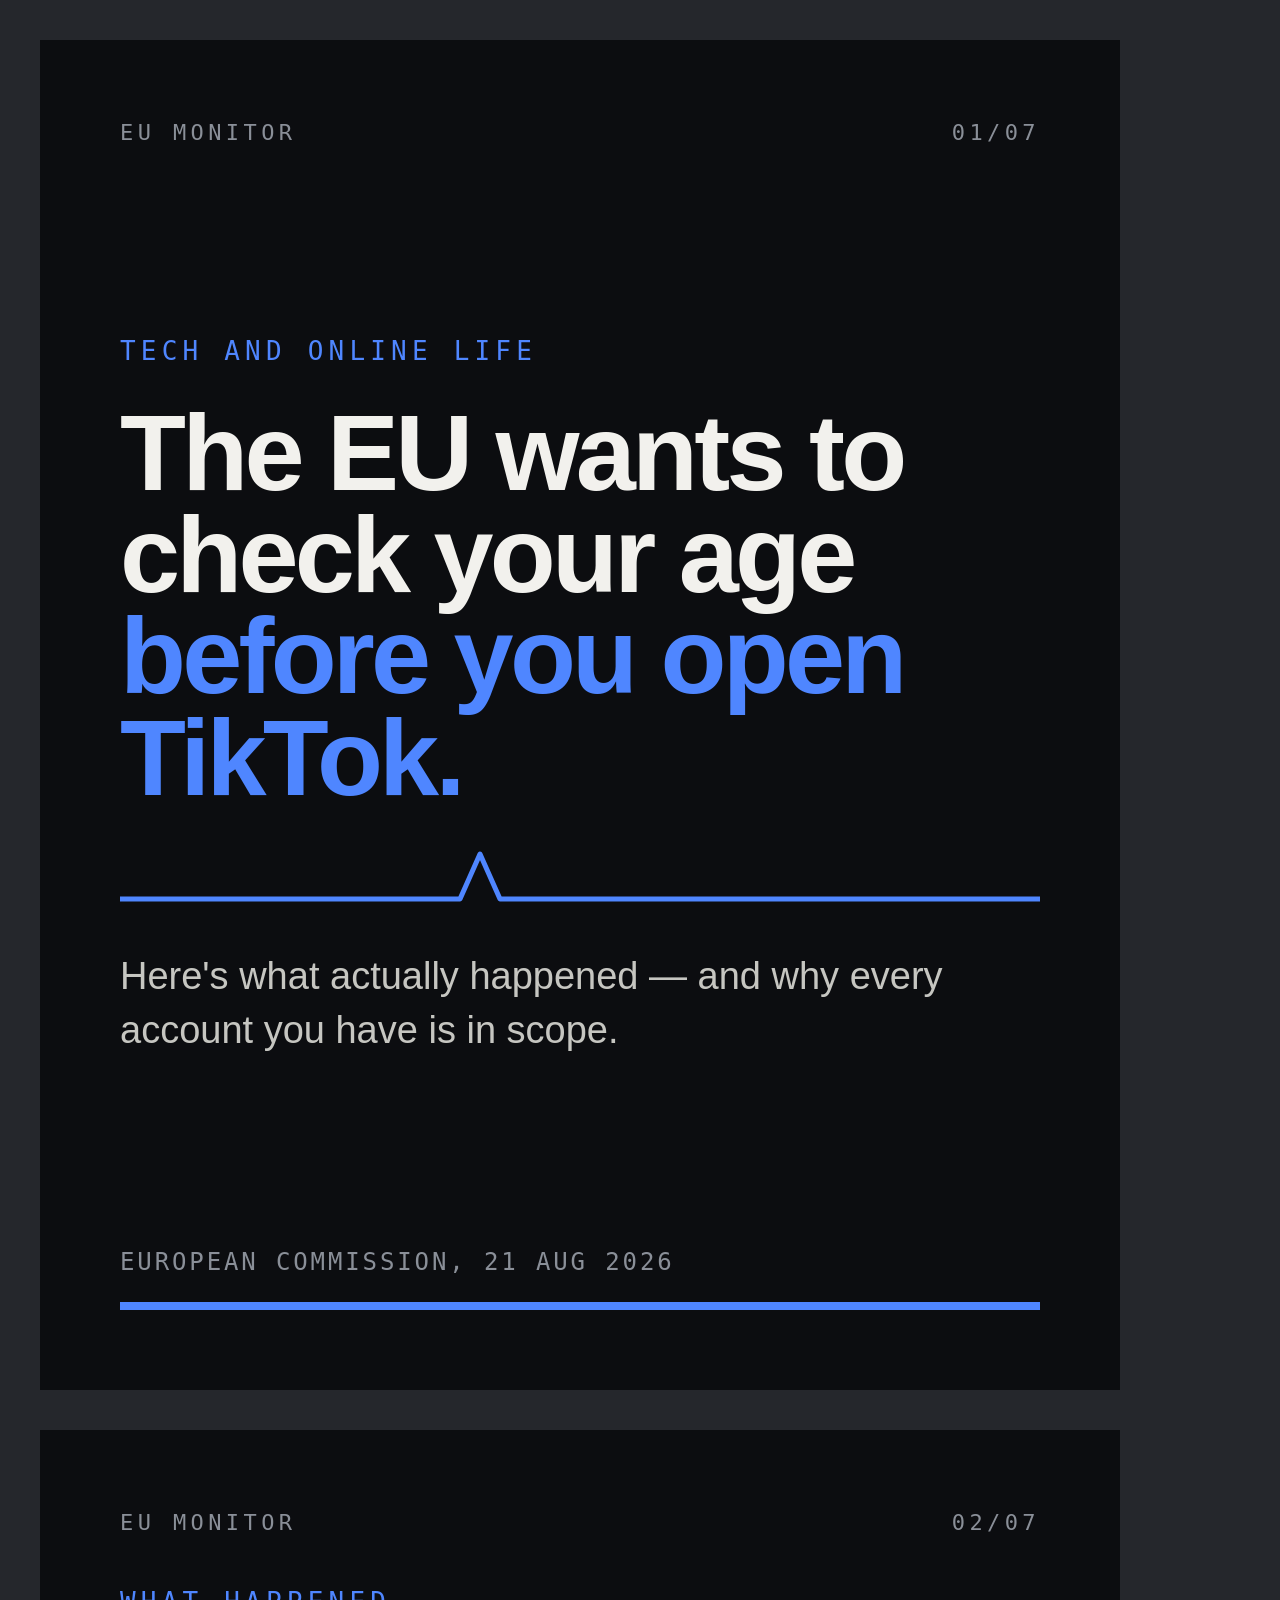
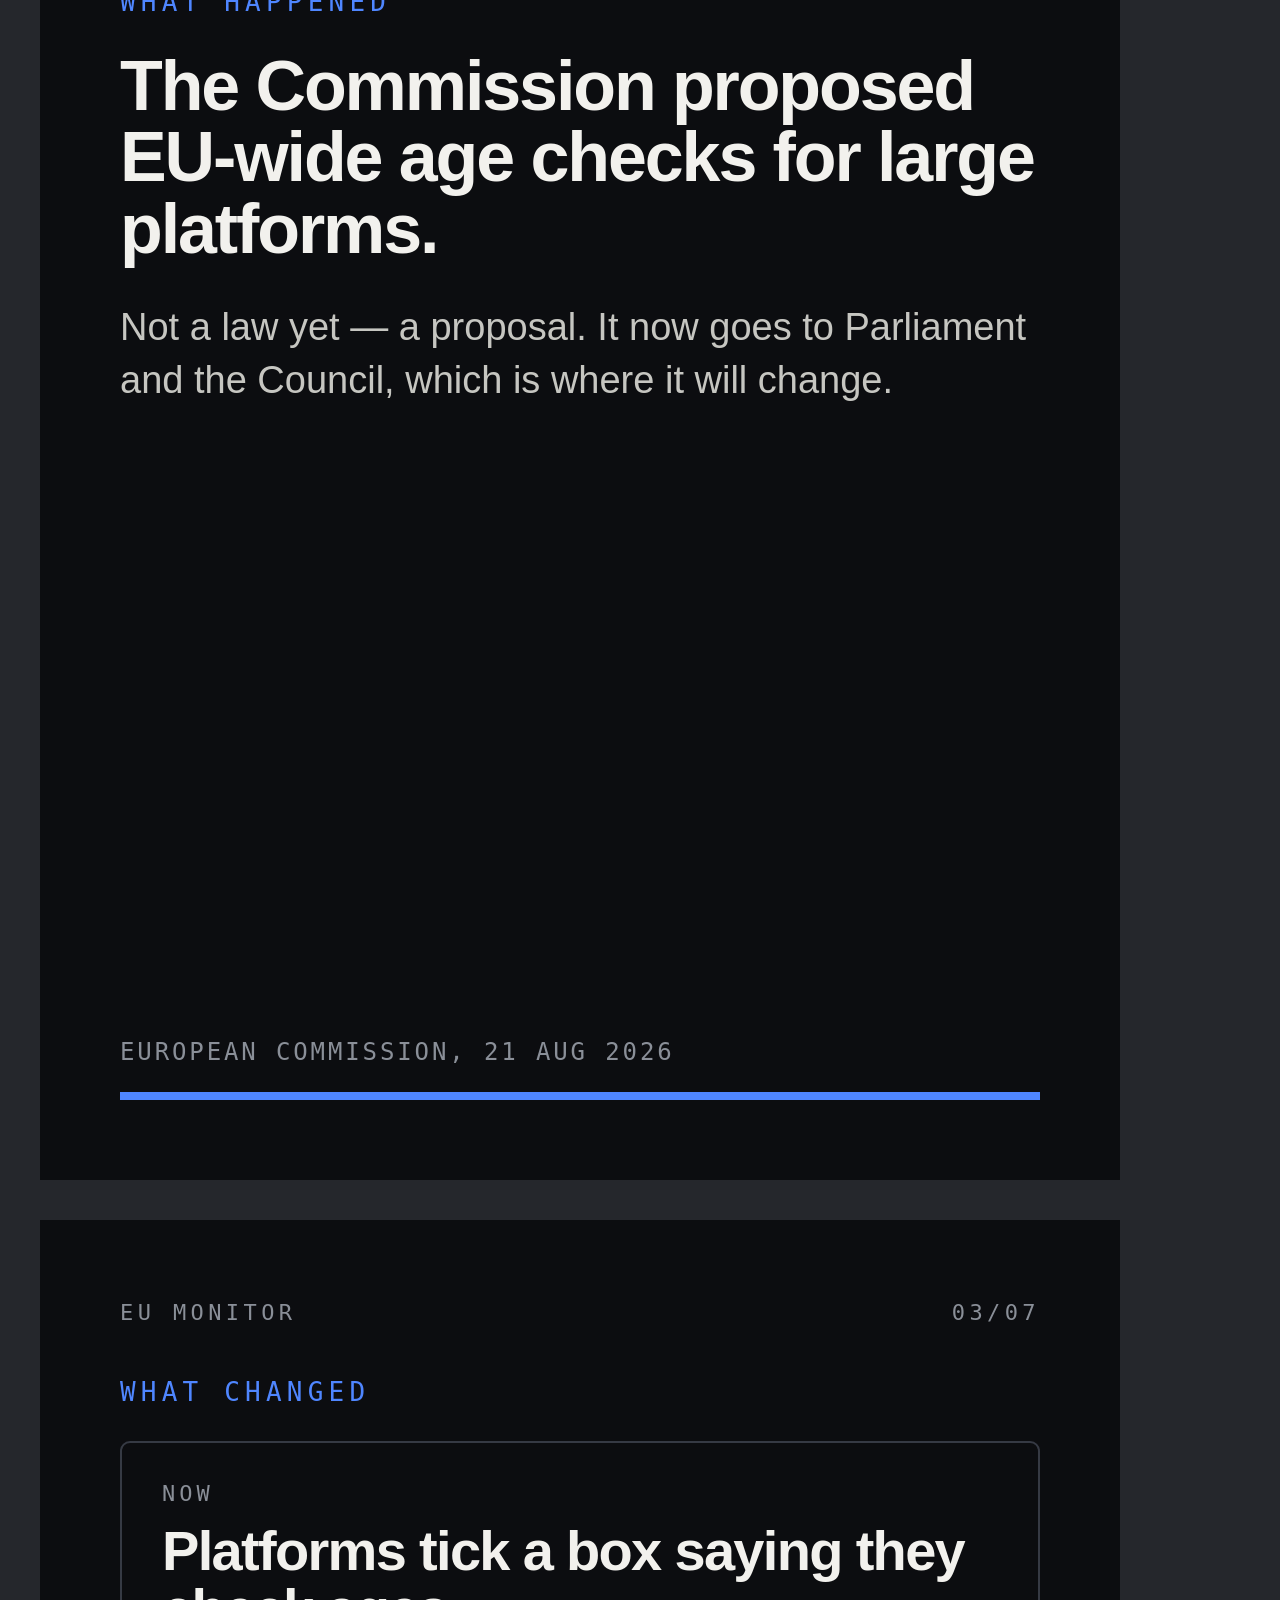
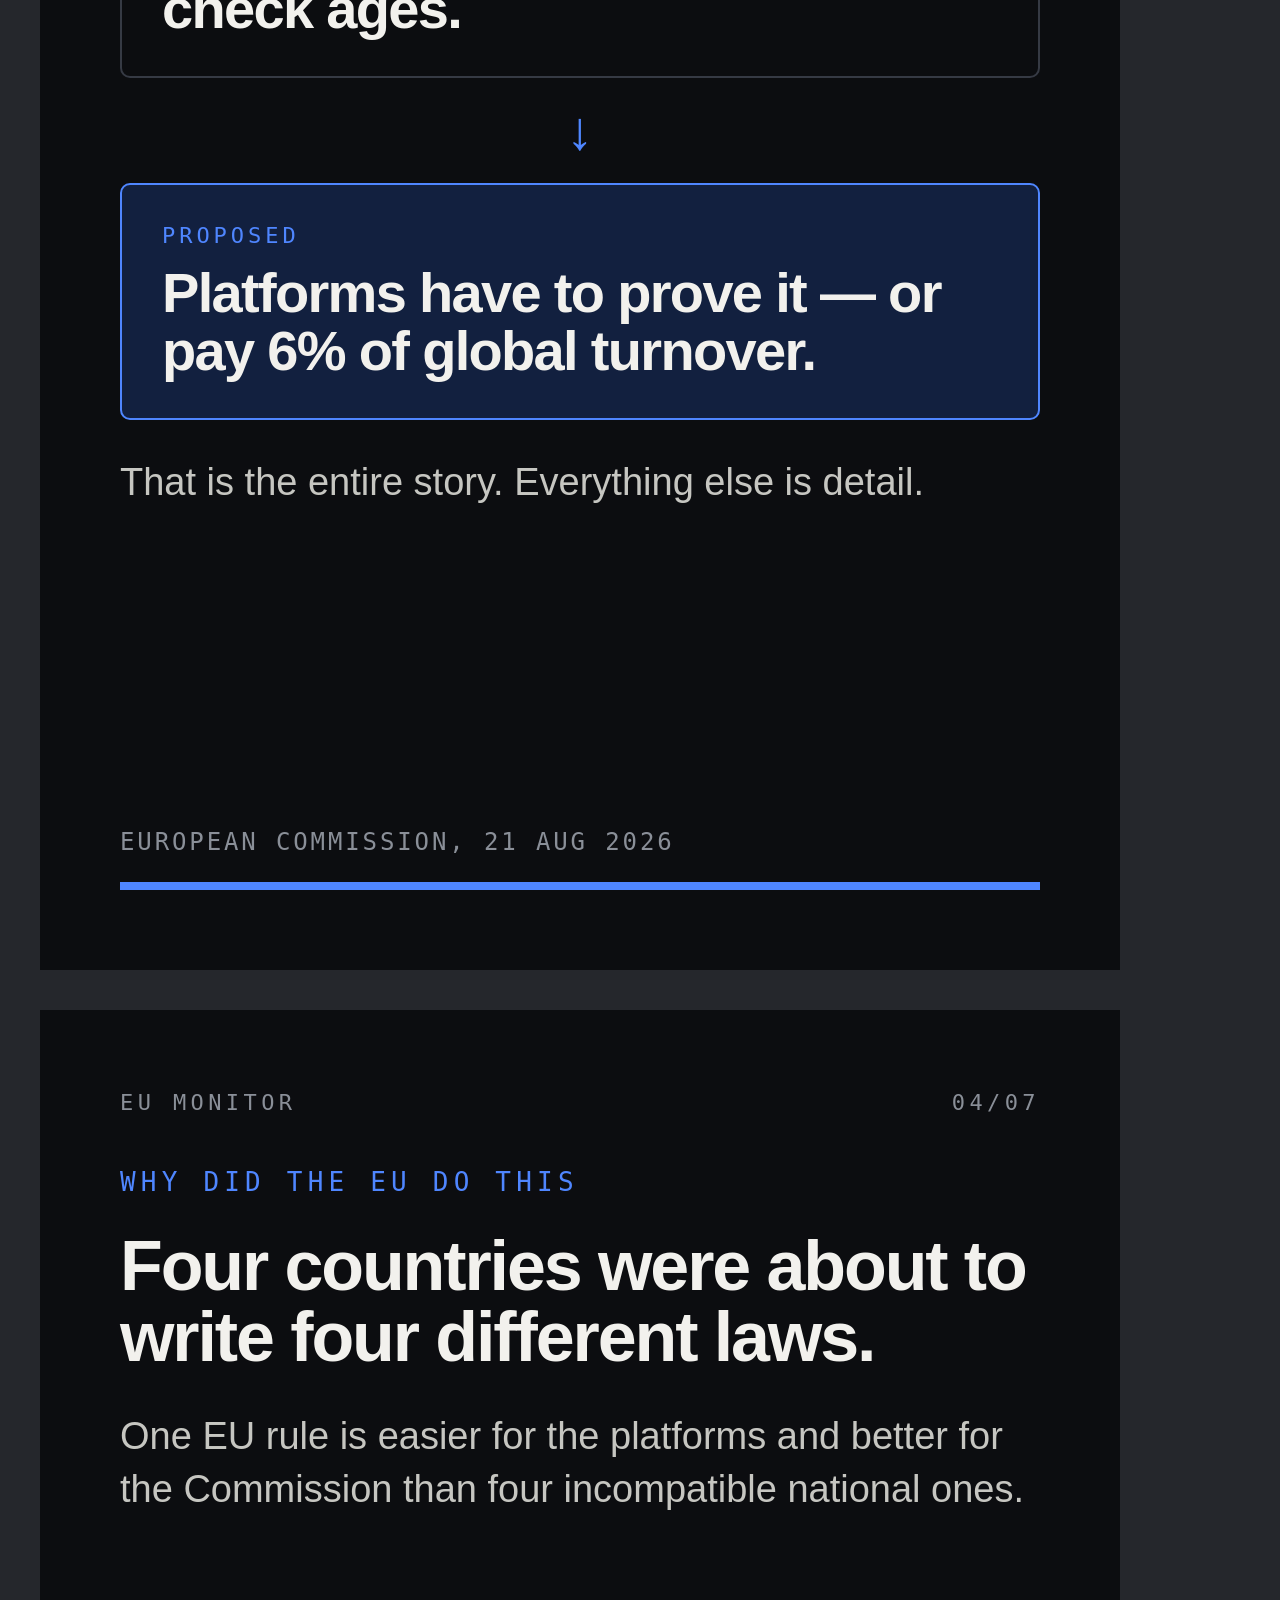
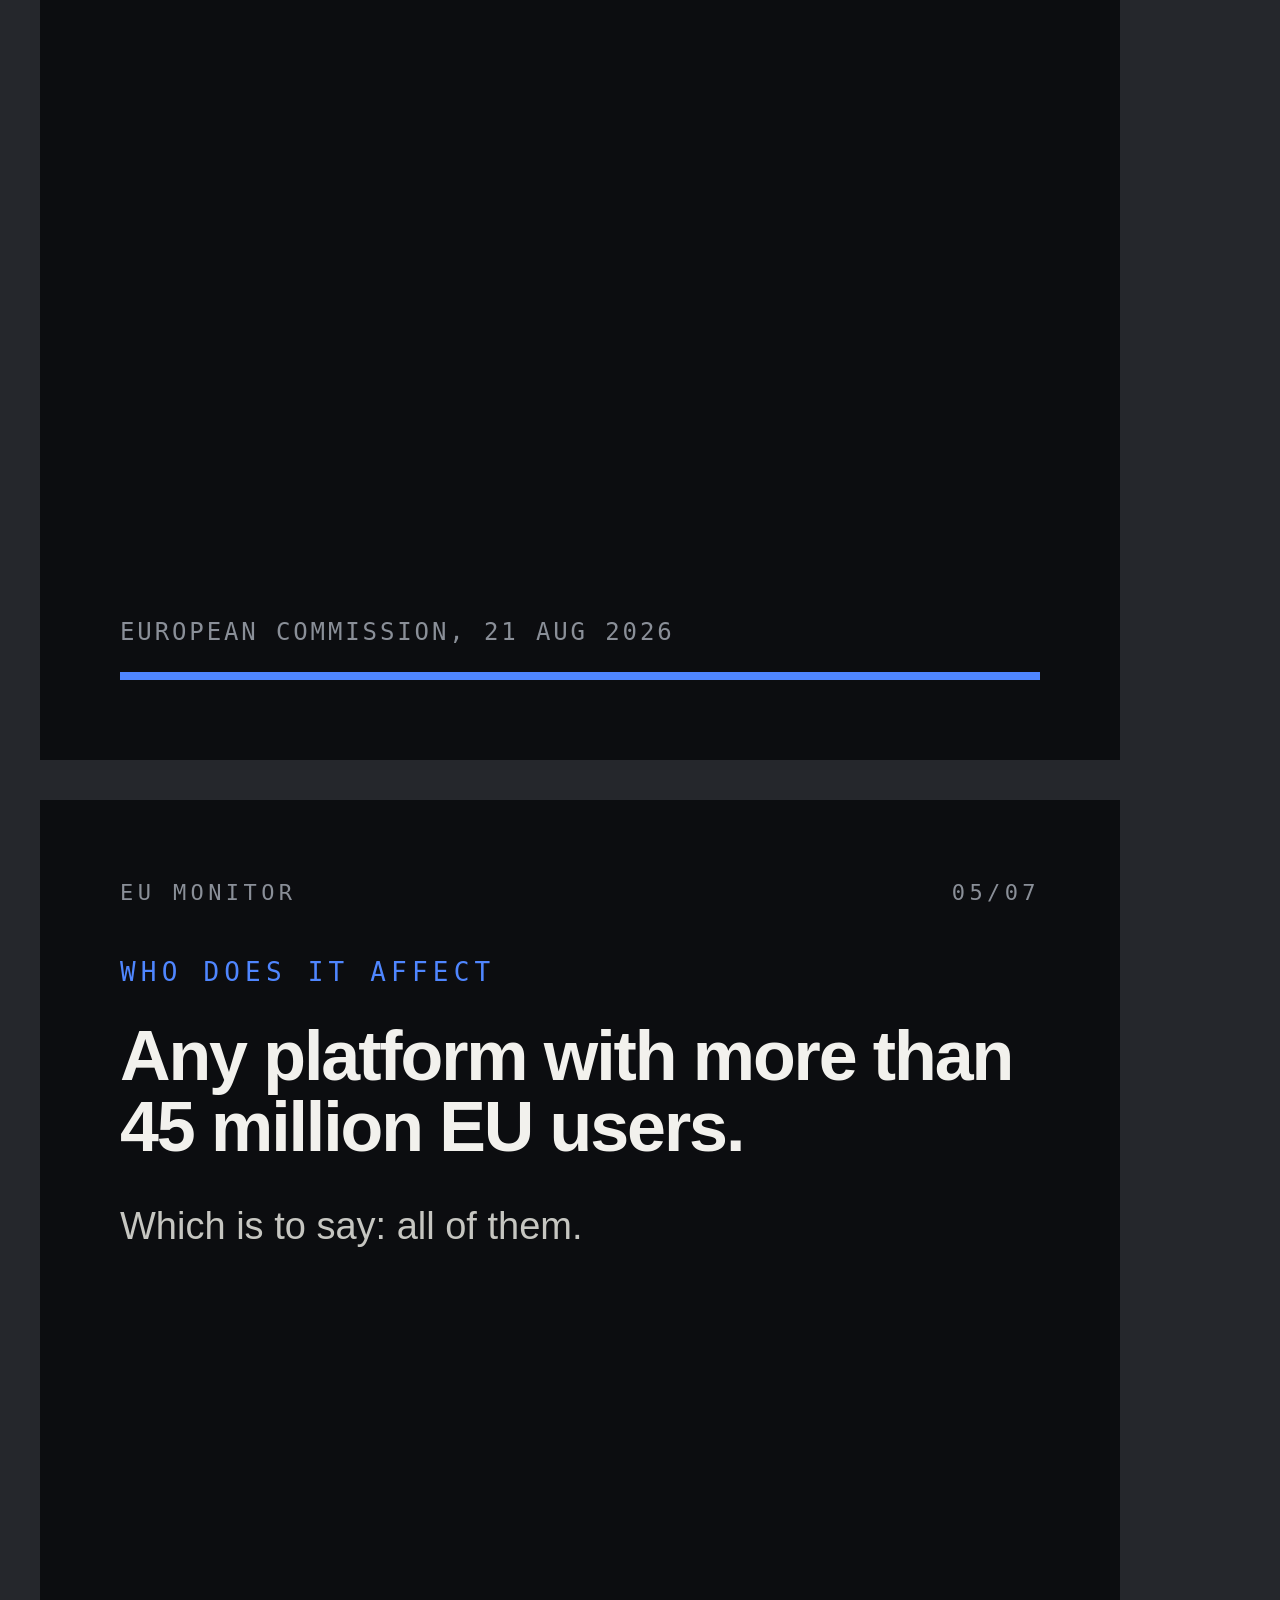
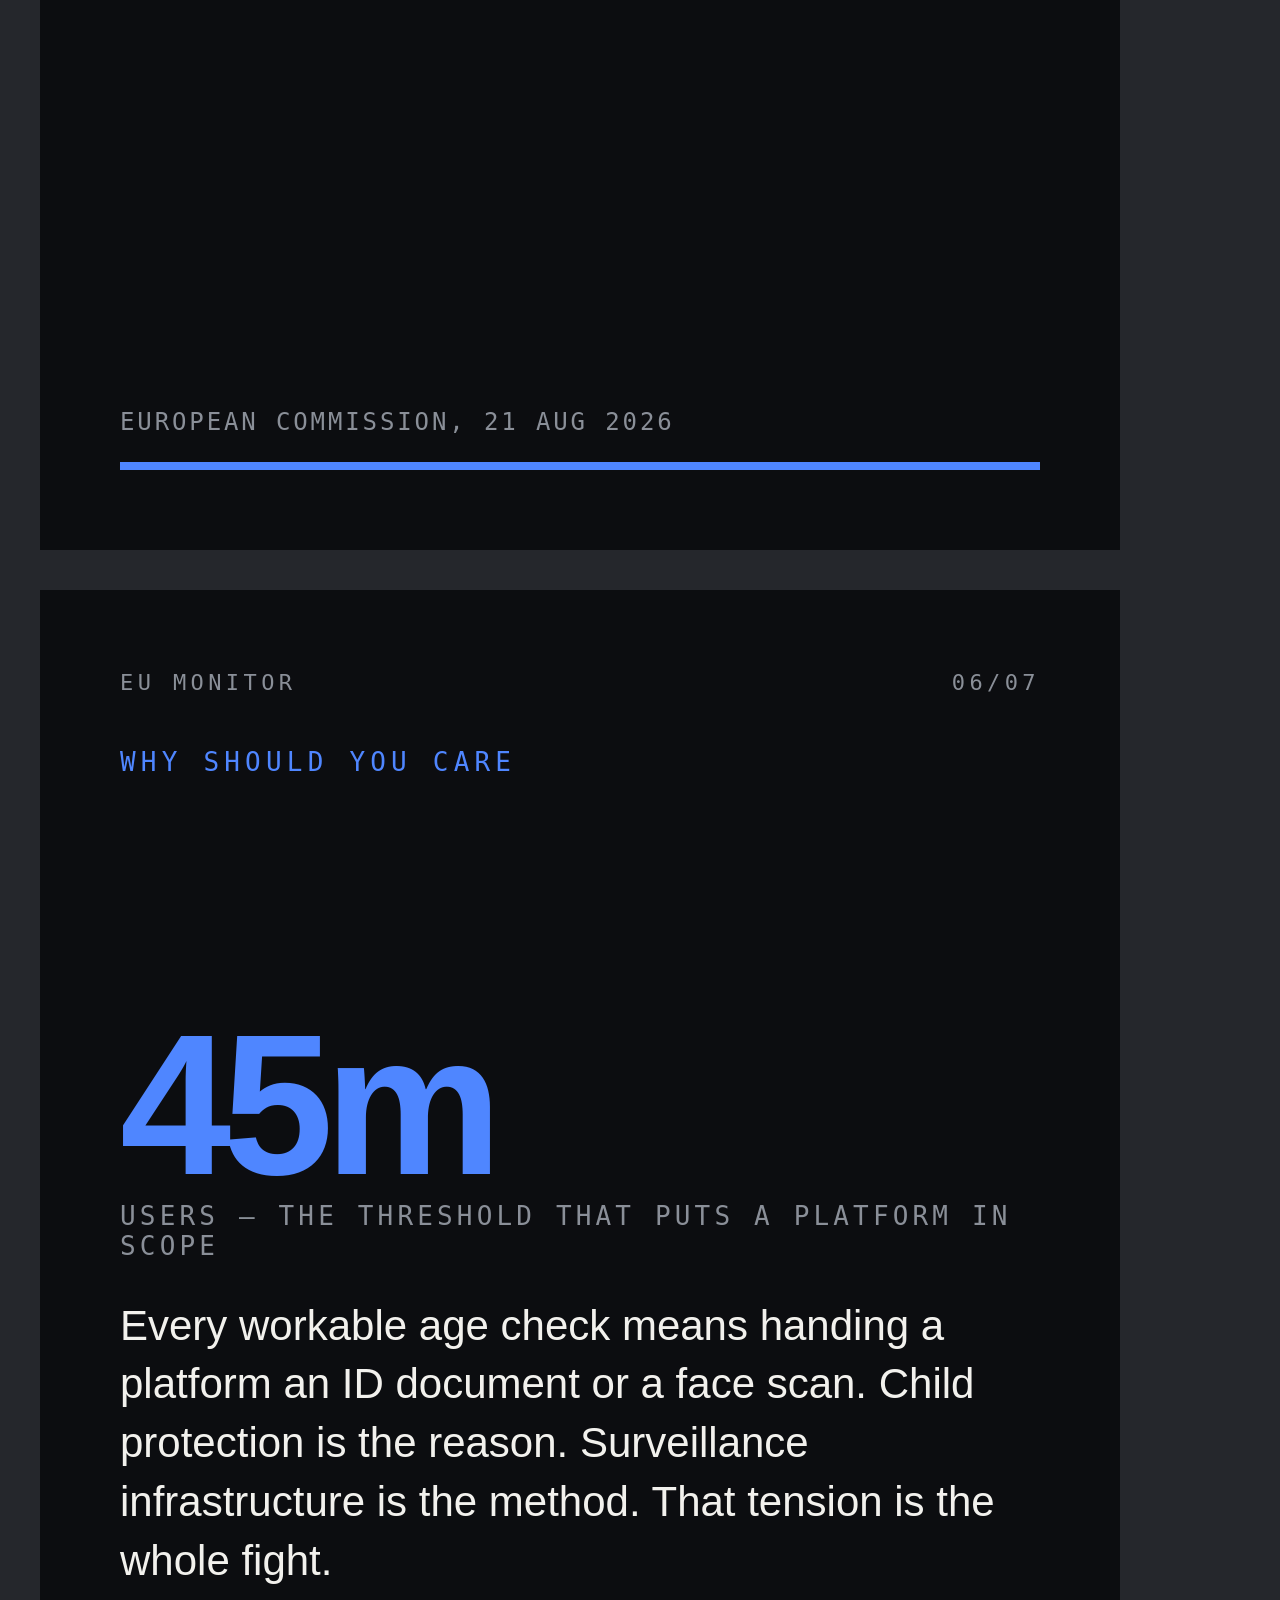
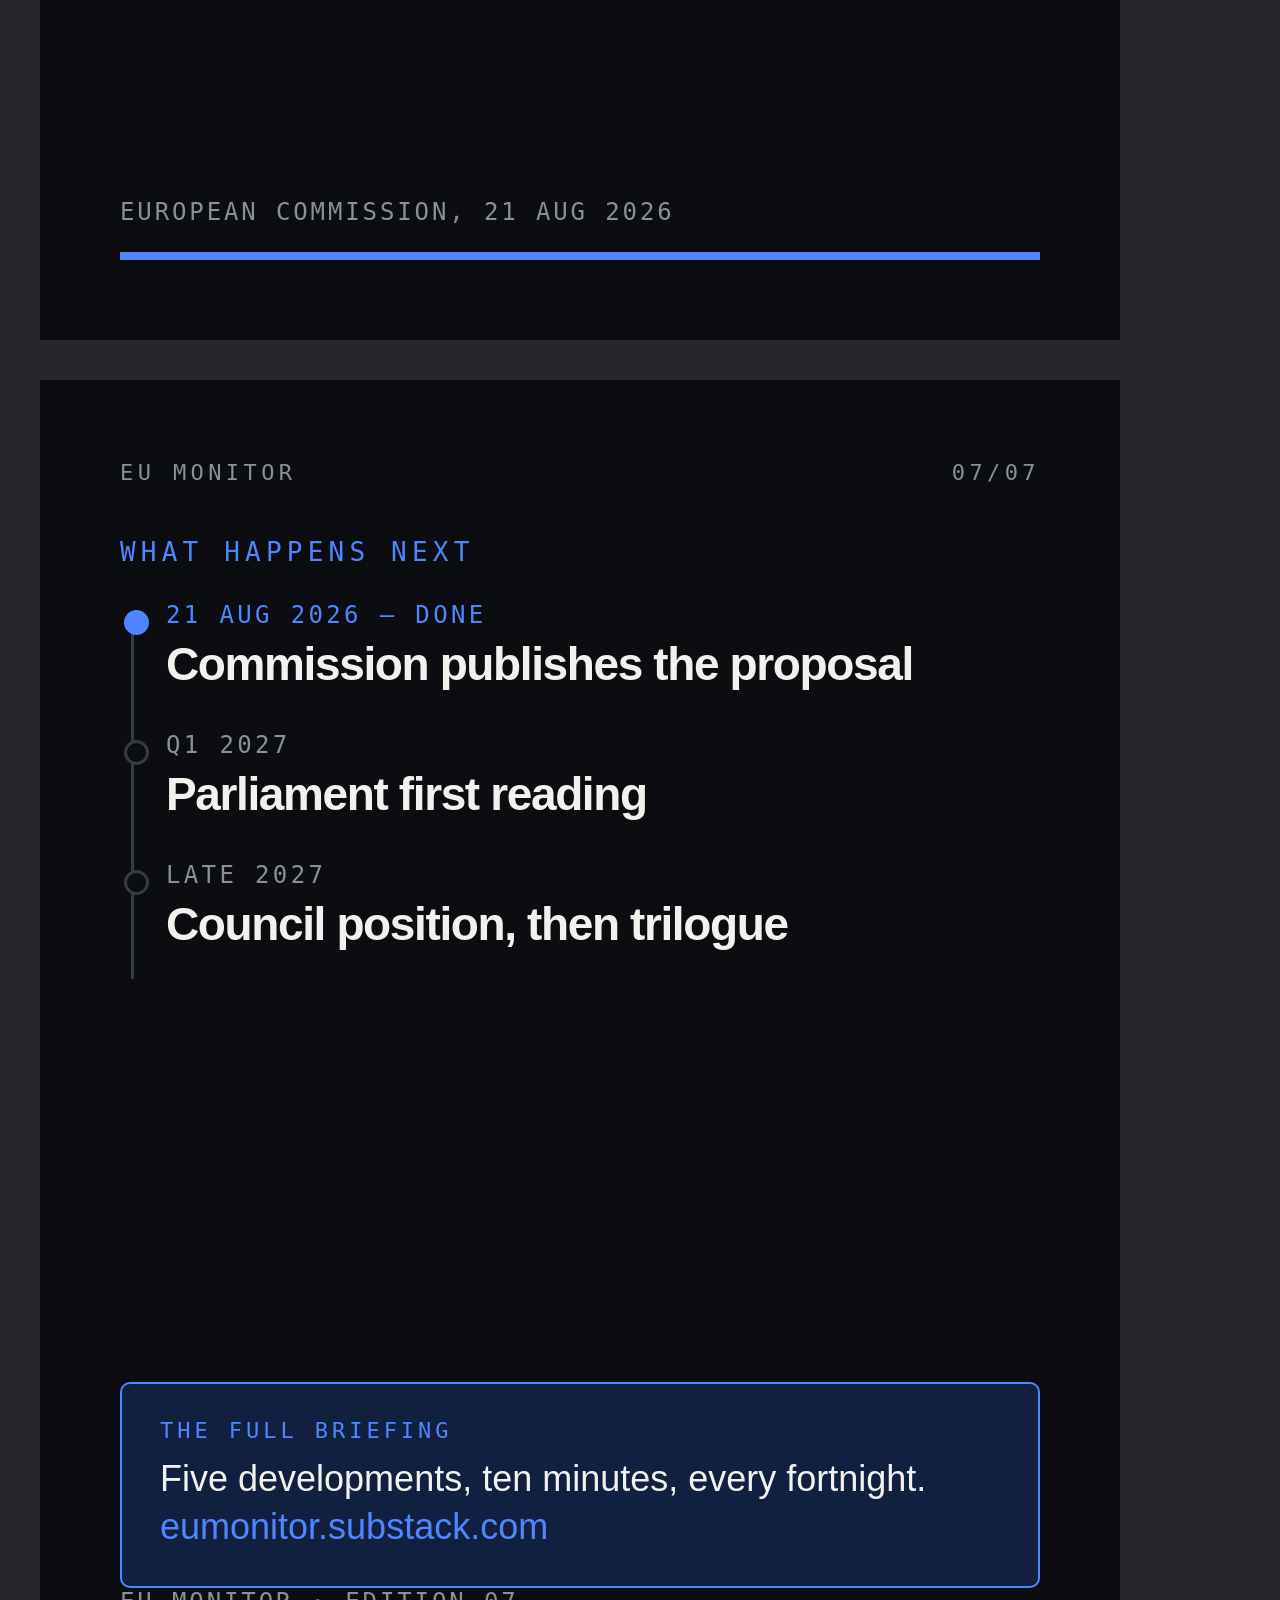
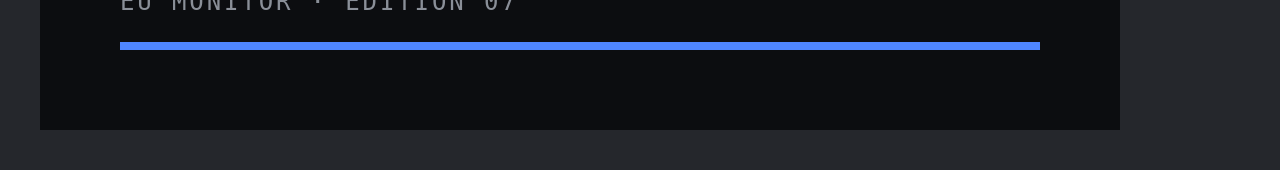
==== brand/templates/carousel.html @ b780b151 "Add files via upload" ====
<!doctype html>
<meta charset="utf-8">
<title>EU Monitor — carousel builder</title>
<!--
  EU MONITOR — Instagram carousel builder
  ═══════════════════════════════════════════════════════════════════════
  Edit the SLIDES array below, open this file in a browser, and screenshot
  each slide — or run `node export.js` in this folder to write PNGs at
  1080 × 1350 straight into an edition's assets/ folder.

  Slide types:
     hook        big headline + monitoring trace + strapline
     text        label + headline + paragraph
     compare     before / after panels  ("what changed" — use this often)
     stat        one enormous number + explanation
     list        numbered items
     timeline    dated events, the last one highlighted
     cta         timeline-free closing card with the Substack link

  Rules that are not negotiable:
     · one idea per slide — if it needs two visuals it is two slides
     · nothing below 26px
     · every slide keeps the source line and the signal rule
-->
<script>
const EDITION = "07";

const SLIDES = [
  { type: "hook",
    beat: "Tech and online life",
    headline: ["The EU wants to check your age ", "before you open TikTok."],
    strap: "Here's what actually happened — and why every account you have is in scope.",
    source: "European Commission, 21 Aug 2026" },

  { type: "text", label: "What happened",
    headline: "The Commission proposed EU-wide age checks for large platforms.",
    para: "Not a law yet — a proposal. It now goes to Parliament and the Council, which is where it will change.",
    source: "European Commission, 21 Aug 2026" },

  { type: "compare", label: "What changed",
    before: "Platforms tick a box saying they check ages.",
    after:  "Platforms have to prove it — or pay 6% of global turnover.",
    note:   "That is the entire story. Everything else is detail.",
    source: "European Commission, 21 Aug 2026" },

  { type: "text", label: "Why did the EU do this",
    headline: "Four countries were about to write four different laws.",
    para: "One EU rule is easier for the platforms and better for the Commission than four incompatible national ones.",
    source: "European Commission, 21 Aug 2026" },

  { type: "text", label: "Who does it affect",
    headline: "Any platform with more than 45 million EU users.",
    para: "Which is to say: all of them.",
    source: "European Commission, 21 Aug 2026" },

  { type: "stat", label: "Why should you care",
    number: "45m", unit: "users — the threshold that puts a platform in scope",
    para: "Every workable age check means handing a platform an ID document or a face scan. Child protection is the reason. Surveillance infrastructure is the method. That tension is the whole fight.",
    source: "European Commission, 21 Aug 2026" },

  { type: "timeline", label: "What happens next",
    events: [["21 Aug 2026 — done", "Commission publishes the proposal", true],
             ["Q1 2027", "Parliament first reading", false],
             ["Late 2027", "Council position, then trilogue", false]],
    cta: "Five developments, ten minutes, every fortnight.",
    ctaLink: "eumonitor.substack.com",
    source: "EU Monitor · edition " + EDITION },
];
</script>

<style>
:root{
  --ink:#0C0D10; --raised:#14161B; --paper:#F2F1ED; --dim:#C6C6C1; --muted:#8A8F98;
  --rule:#22242B; --rule-lit:#363A44; --signal:#4F86FF; --wash:#12203F;
  --disp:"Space Grotesk","Archivo","TeX Gyre Heros Cn",Helvetica,Arial,sans-serif;
  --body:"Inter","TeX Gyre Heros",Helvetica,Arial,sans-serif;
  --mono:"JetBrains Mono","DejaVu Sans Mono",monospace;
}
*{margin:0;padding:0;box-sizing:border-box}
body{background:#25272c;font-family:var(--body);padding:40px;display:flex;flex-wrap:wrap;gap:40px}
.slide{width:1080px;height:1350px;background:var(--ink);color:var(--paper);padding:80px;
       display:flex;flex-direction:column;justify-content:space-between;flex:none}
.hdr{display:flex;justify-content:space-between}
.hdr span{font-family:var(--mono);font-size:22px;letter-spacing:.2em;color:var(--muted);text-transform:uppercase}
.kicker{font-family:var(--mono);font-size:26px;letter-spacing:.2em;color:var(--signal);
        text-transform:uppercase;margin:52px 0 34px}
.mid{flex:1;display:flex;flex-direction:column;gap:36px}
.mid.centre{justify-content:center}
h1{font-family:var(--disp);font-weight:700;font-size:108px;line-height:.94;letter-spacing:-.035em}
h1 em{font-style:normal;color:var(--signal)}
h2{font-family:var(--disp);font-weight:700;font-size:70px;line-height:1.02;letter-spacing:-.03em}
p{font-size:38px;line-height:1.4;color:var(--dim)}
.trace{height:70px;width:100%}
.panel{border:2px solid var(--rule-lit);border-radius:10px;padding:38px 40px}
.panel.after{border-color:var(--signal);background:var(--wash)}
.plab{font-family:var(--mono);font-size:22px;letter-spacing:.18em;color:var(--muted);text-transform:uppercase;margin-bottom:16px}
.panel.after .plab{color:var(--signal)}
.ptxt{font-family:var(--disp);font-weight:700;font-size:56px;line-height:1.04;letter-spacing:-.03em}
.arrow{text-align:center;font-size:54px;color:var(--signal);line-height:.6}
.huge{font-family:var(--disp);font-weight:700;font-size:200px;line-height:.86;letter-spacing:-.045em;color:var(--signal)}
.unit{font-family:var(--mono);font-size:26px;letter-spacing:.16em;color:var(--muted);text-transform:uppercase;margin-top:10px}
.it{display:grid;grid-template-columns:66px 1fr;gap:22px;padding:26px 0;border-bottom:1px solid var(--rule)}
.it:last-child{border-bottom:0}
.num{font-family:var(--disp);font-weight:700;font-size:42px;color:var(--signal);letter-spacing:-.03em}
.tl{position:relative;padding-left:46px}
.tl:before{content:"";position:absolute;left:11px;top:12px;bottom:12px;width:3px;background:var(--rule-lit)}
.ev{position:relative;margin-bottom:40px}
.ev:before{content:"";position:absolute;left:-42px;top:9px;width:19px;height:19px;border-radius:50%;
           background:var(--ink);border:3px solid var(--rule-lit)}
.ev.on:before{border-color:var(--signal);background:var(--signal)}
.evd{font-family:var(--mono);font-size:24px;letter-spacing:.14em;color:var(--muted);text-transform:uppercase}
.ev.on .evd{color:var(--signal)}
.evt{font-family:var(--disp);font-weight:700;font-size:46px;letter-spacing:-.03em;margin-top:8px}
.cta{border:2px solid var(--signal);border-radius:10px;padding:34px 38px;background:var(--wash)}
.cta .l{font-family:var(--mono);font-size:22px;letter-spacing:.18em;color:var(--signal);text-transform:uppercase}
.cta .m{font-size:36px;margin-top:12px;line-height:1.35}
.src{font-family:var(--mono);font-size:24px;color:var(--muted);text-transform:uppercase;letter-spacing:.12em}
.bar{height:8px;background:var(--signal);margin-top:26px}
</style>

<script>
window.addEventListener("DOMContentLoaded", () => {
  const esc = s => String(s).replace(/[&<>]/g, c => ({ "&":"&amp;","<":"&lt;",">":"&gt;" }[c]));
  const chrome = (i, s) => `
    <div><div class="hdr"><span>EU Monitor</span><span>${String(i+1).padStart(2,"0")}/${String(SLIDES.length).padStart(2,"0")}</span></div>
    ${s.label ? `<div class="kicker">${esc(s.label)}</div>` : ""}</div>`;
  const foot = s => `<div><div class="src">${esc(s.source || "")}</div><div class="bar"></div></div>`;

  const build = {
    hook: s => `<div class="mid centre">
        <div class="kicker" style="margin:0">${esc(s.beat)}</div>
        <h1>${esc(s.headline[0])}<em>${esc(s.headline[1] || "")}</em></h1>
        <svg class="trace" viewBox="0 0 920 70" preserveAspectRatio="none">
          <path d="M0,55 L300,55 L340,55 L360,10 L380,55 L420,55 L920,55" fill="none"
                stroke="#4F86FF" stroke-width="5" stroke-linejoin="round"/></svg>
        <p>${esc(s.strap)}</p></div>`,
    text: s => `<div class="mid"><h2>${esc(s.headline)}</h2><p>${esc(s.para)}</p></div>`,
    compare: s => `<div class="mid">
        <div class="panel"><div class="plab">Now</div><div class="ptxt">${esc(s.before)}</div></div>
        <div class="arrow">↓</div>
        <div class="panel after"><div class="plab">Proposed</div><div class="ptxt">${esc(s.after)}</div></div>
        ${s.note ? `<p>${esc(s.note)}</p>` : ""}</div>`,
    stat: s => `<div class="mid centre">
        <div><div class="huge">${esc(s.number)}</div><div class="unit">${esc(s.unit)}</div></div>
        <p style="color:var(--paper);font-size:42px">${esc(s.para)}</p></div>`,
    list: s => `<div class="mid">${s.items.map((t,i)=>
        `<div class="it"><div class="num">${String(i+1).padStart(2,"0")}</div><div style="font-size:35px;line-height:1.28">${esc(t)}</div></div>`).join("")}</div>`,
    timeline: s => `<div class="mid" style="justify-content:space-between">
        <div class="tl">${s.events.map(([d,t,on])=>
          `<div class="ev${on?" on":""}"><div class="evd">${esc(d)}</div><div class="evt">${esc(t)}</div></div>`).join("")}</div>
        ${s.cta ? `<div class="cta"><div class="l">The full briefing</div>
          <div class="m">${esc(s.cta)}<br><b style="color:var(--signal);font-weight:400">${esc(s.ctaLink)}</b></div></div>` : ""}</div>`,
  };

  document.body.innerHTML = SLIDES.map((s, i) =>
    `<div class="slide" id="slide-${i+1}">${chrome(i,s)}${(build[s.type]||build.text)(s)}${foot(s)}</div>`
  ).join("");
});
</script>
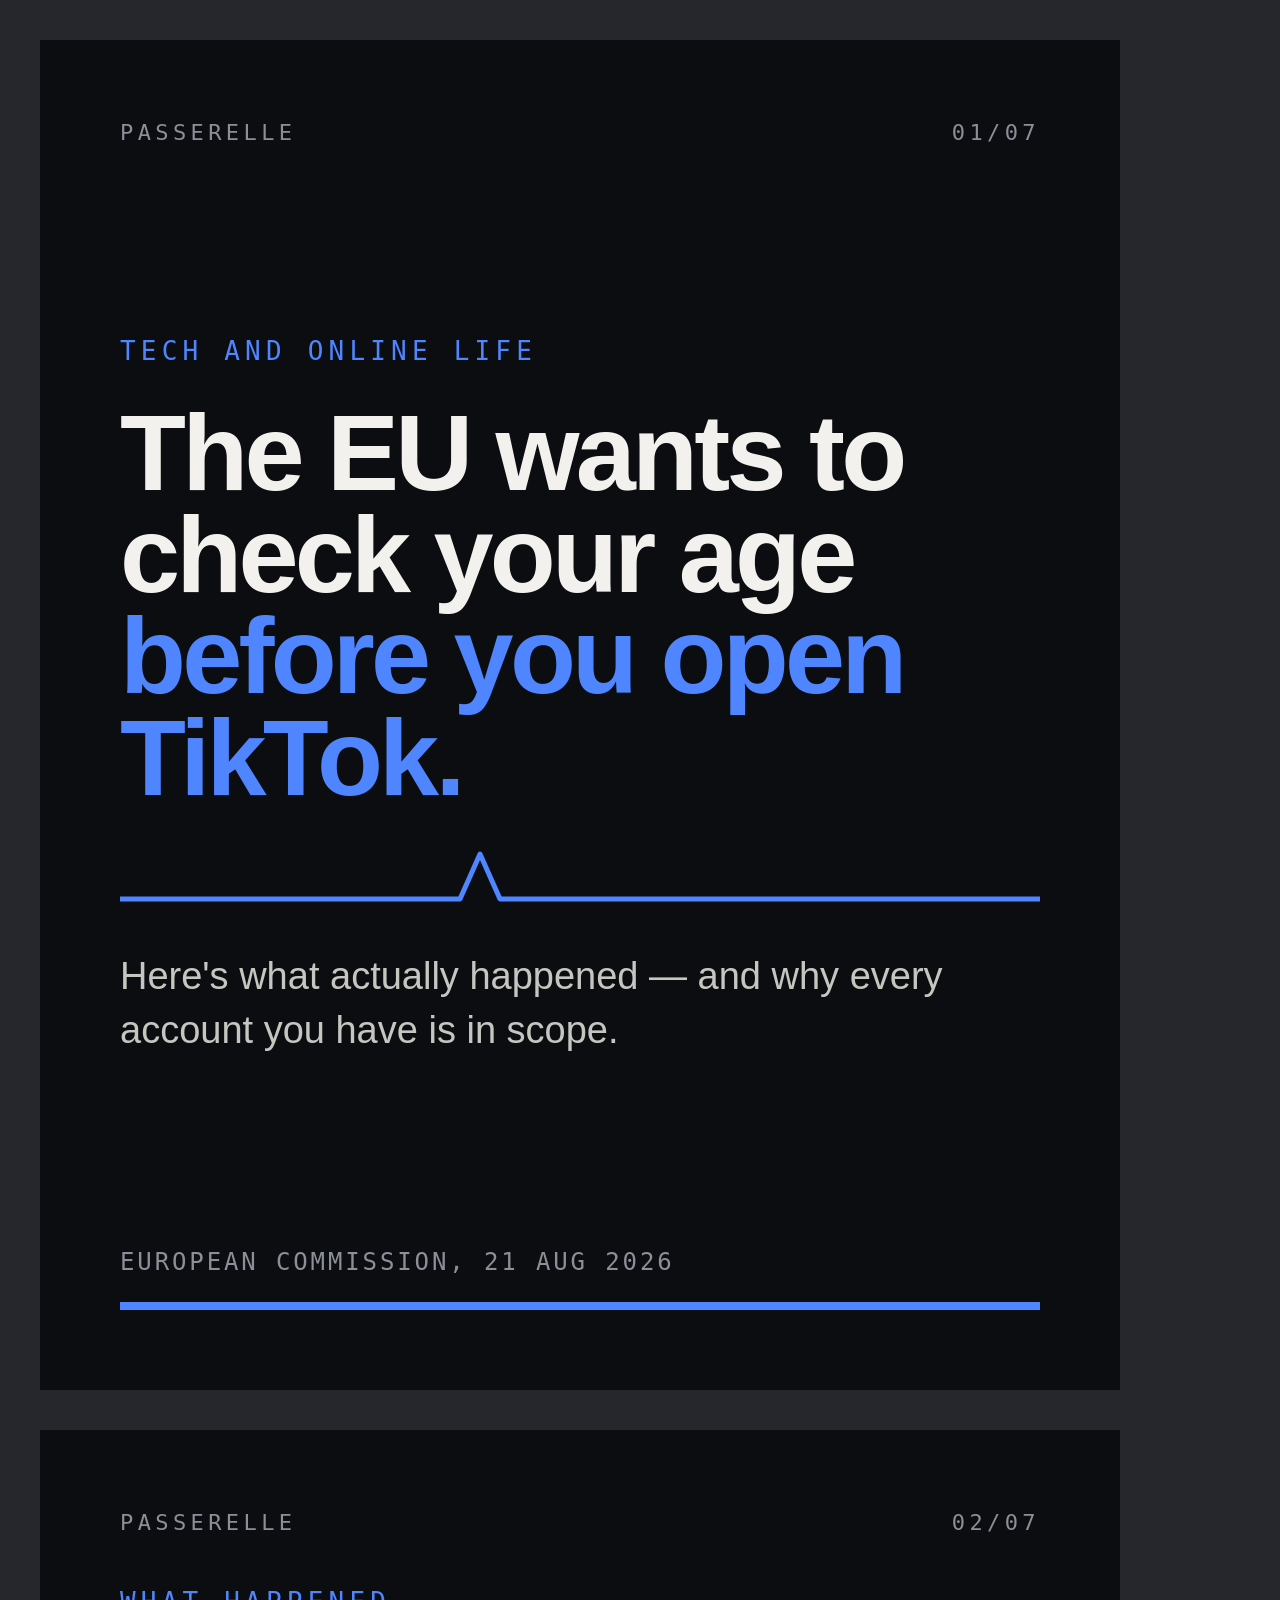
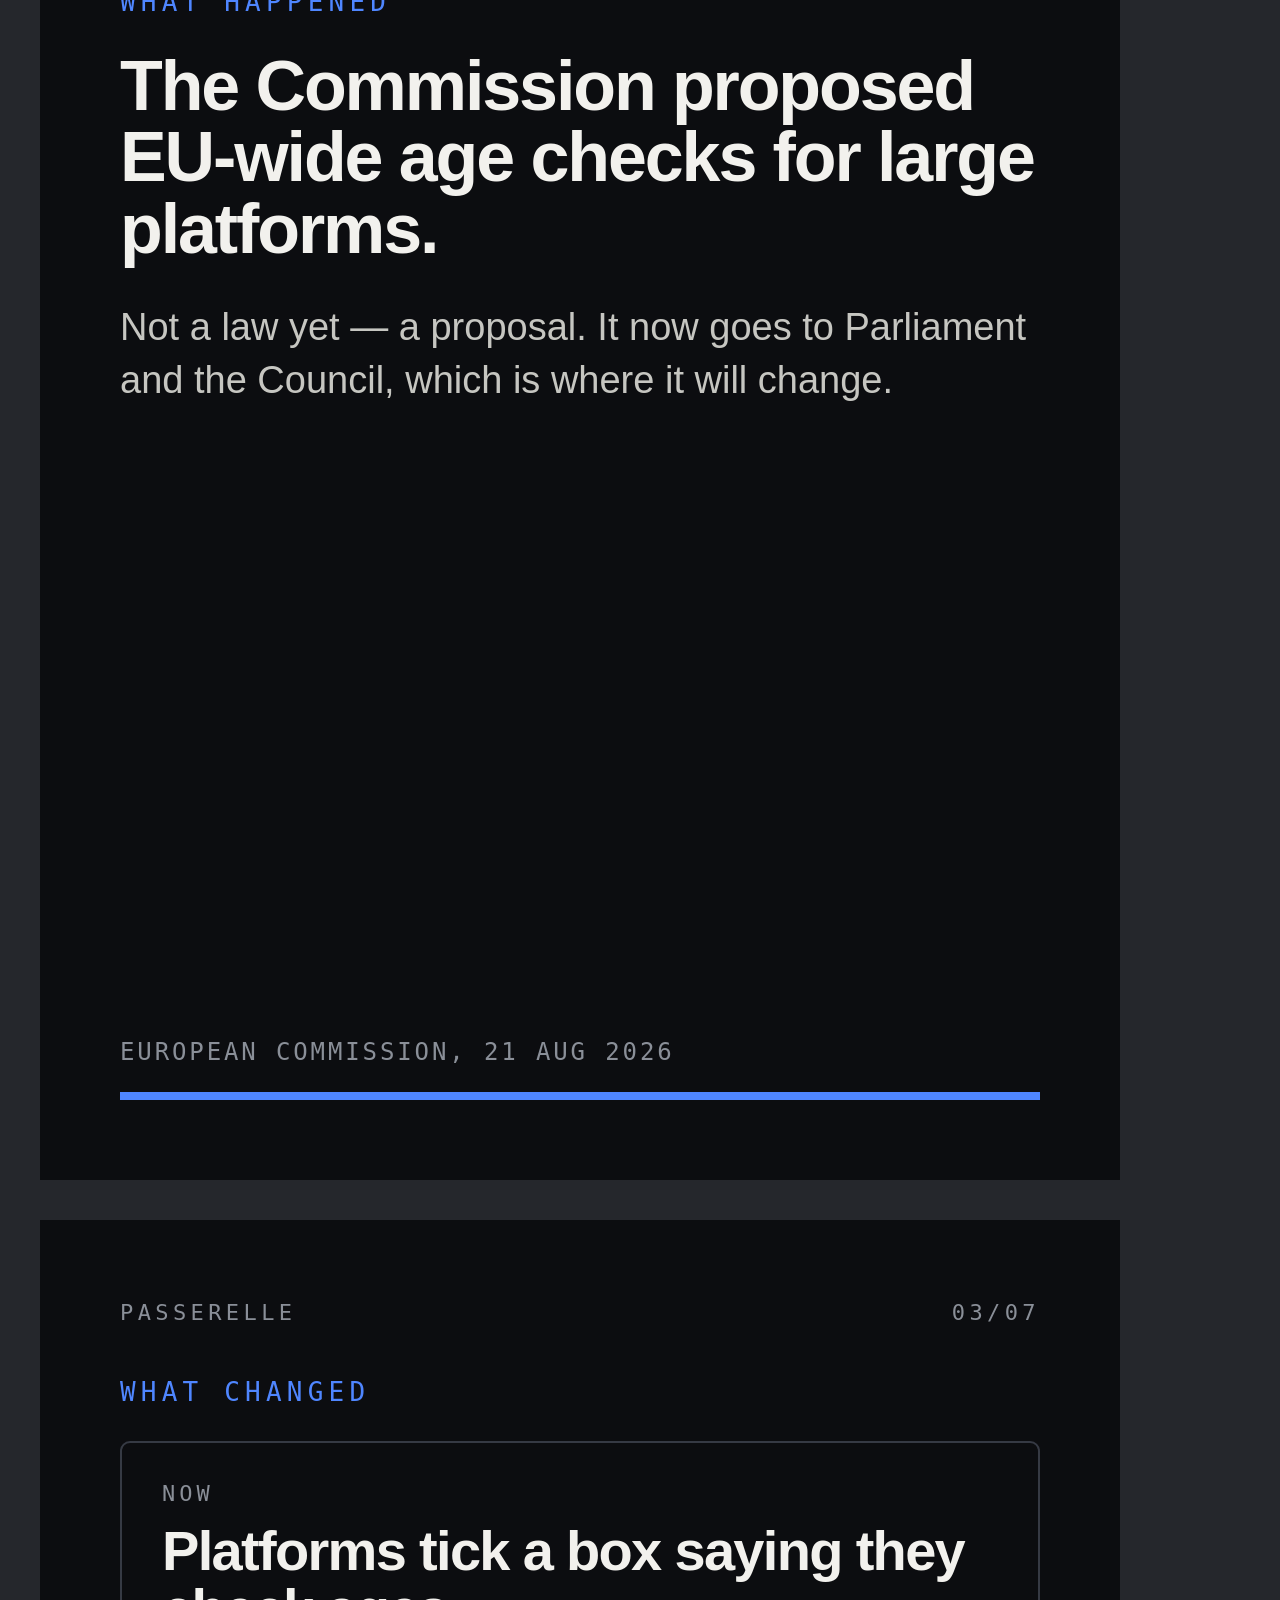
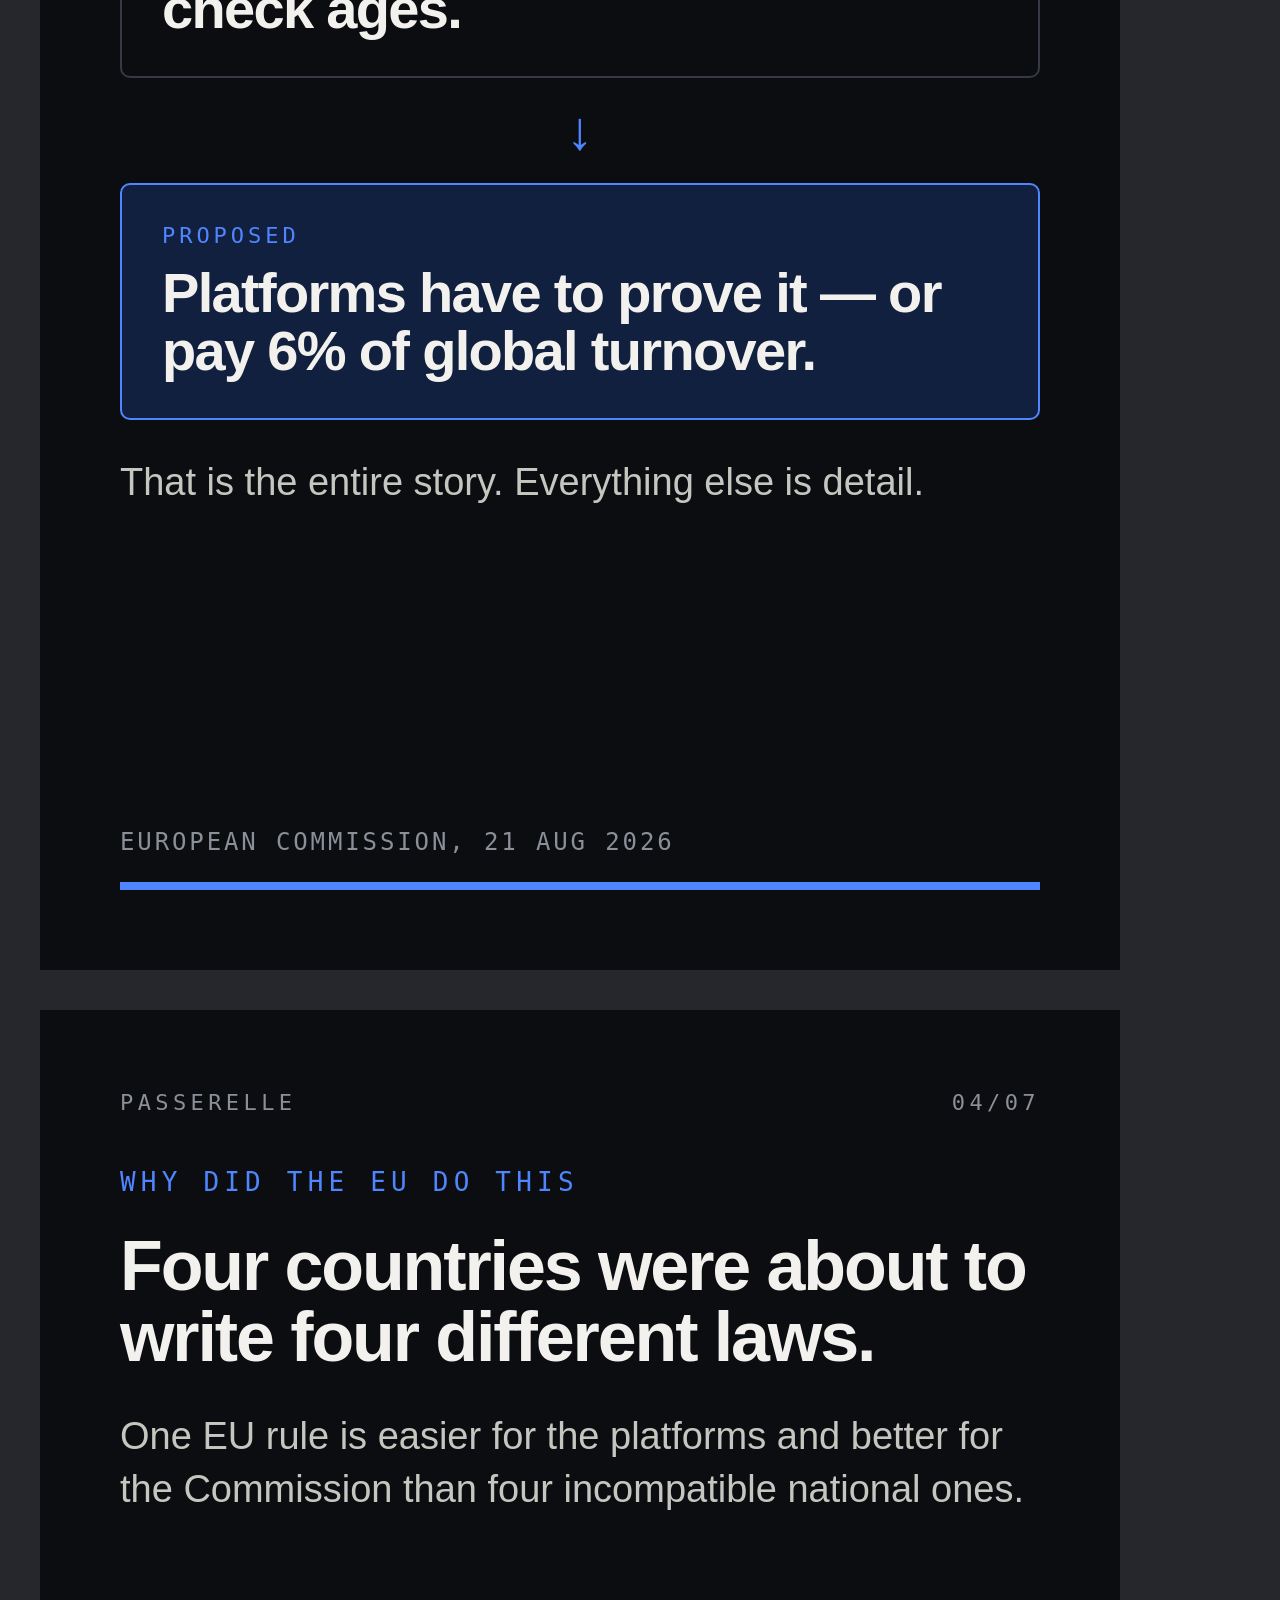
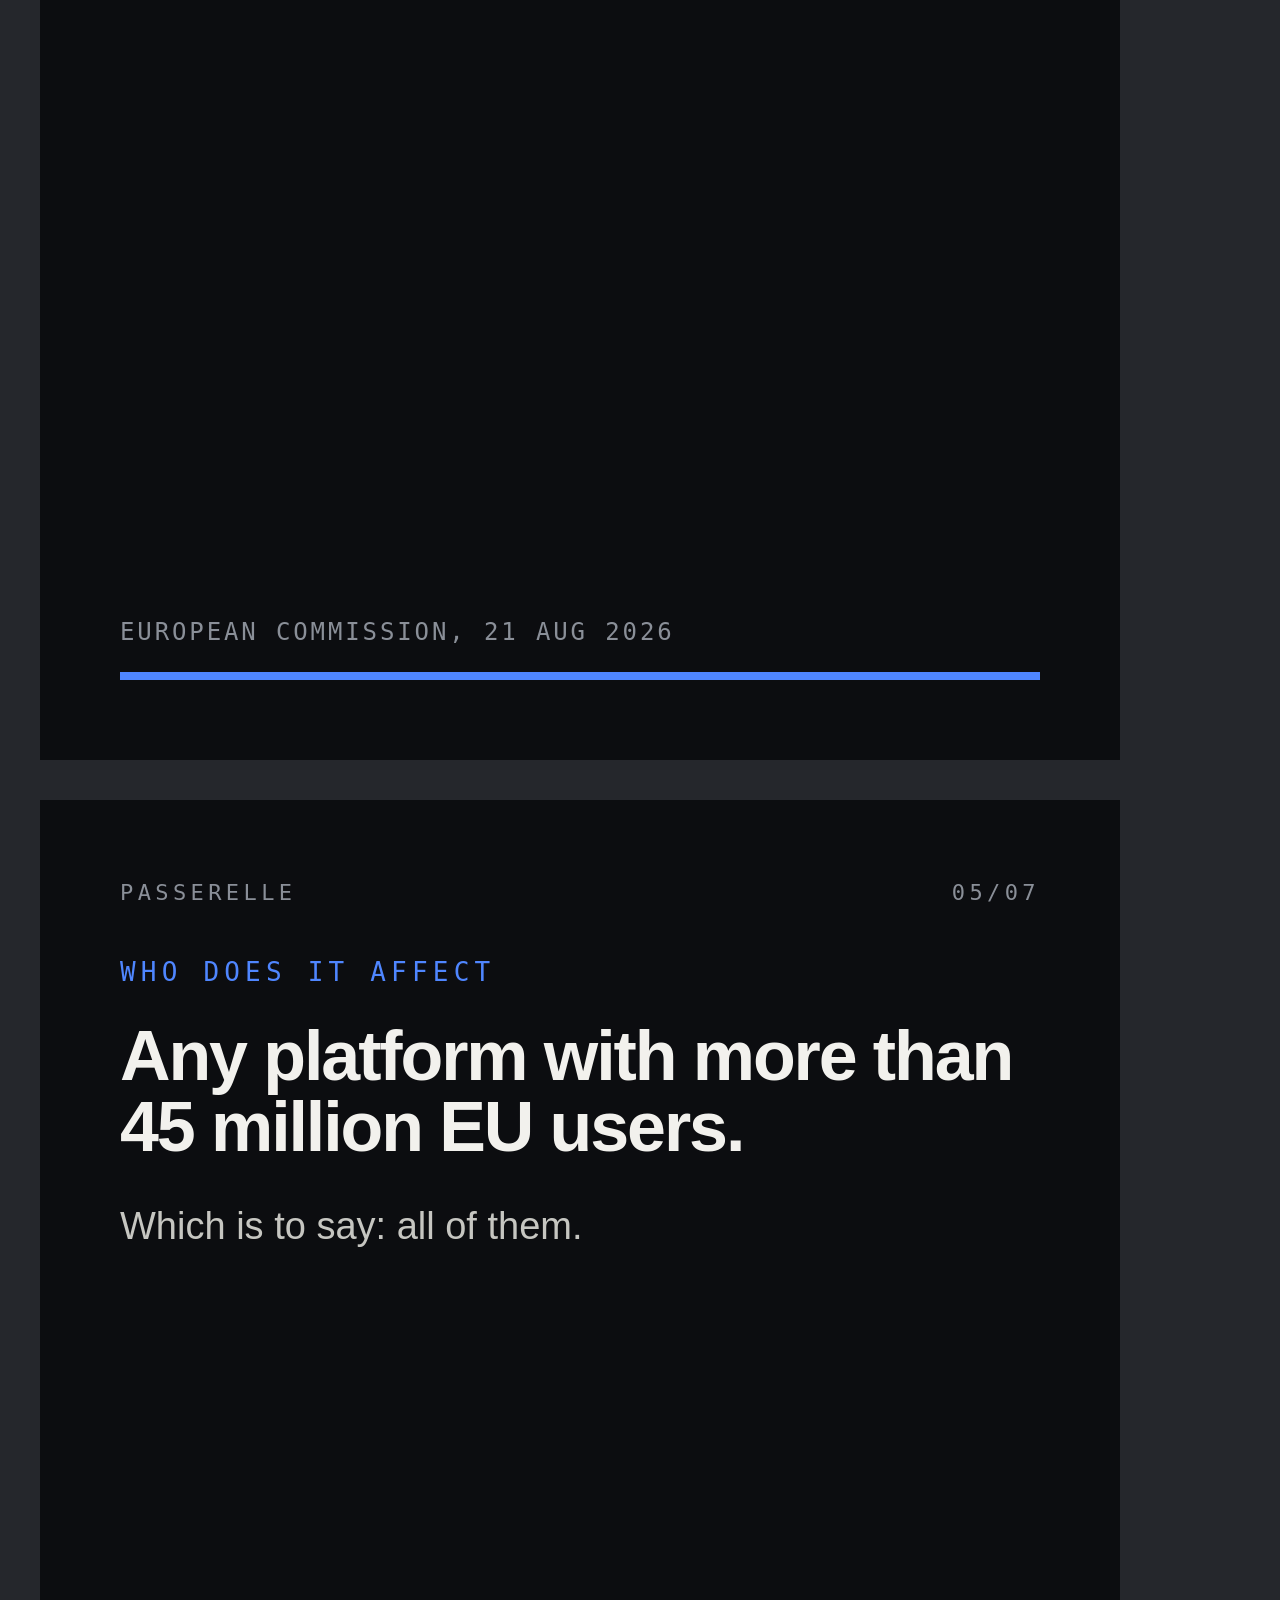
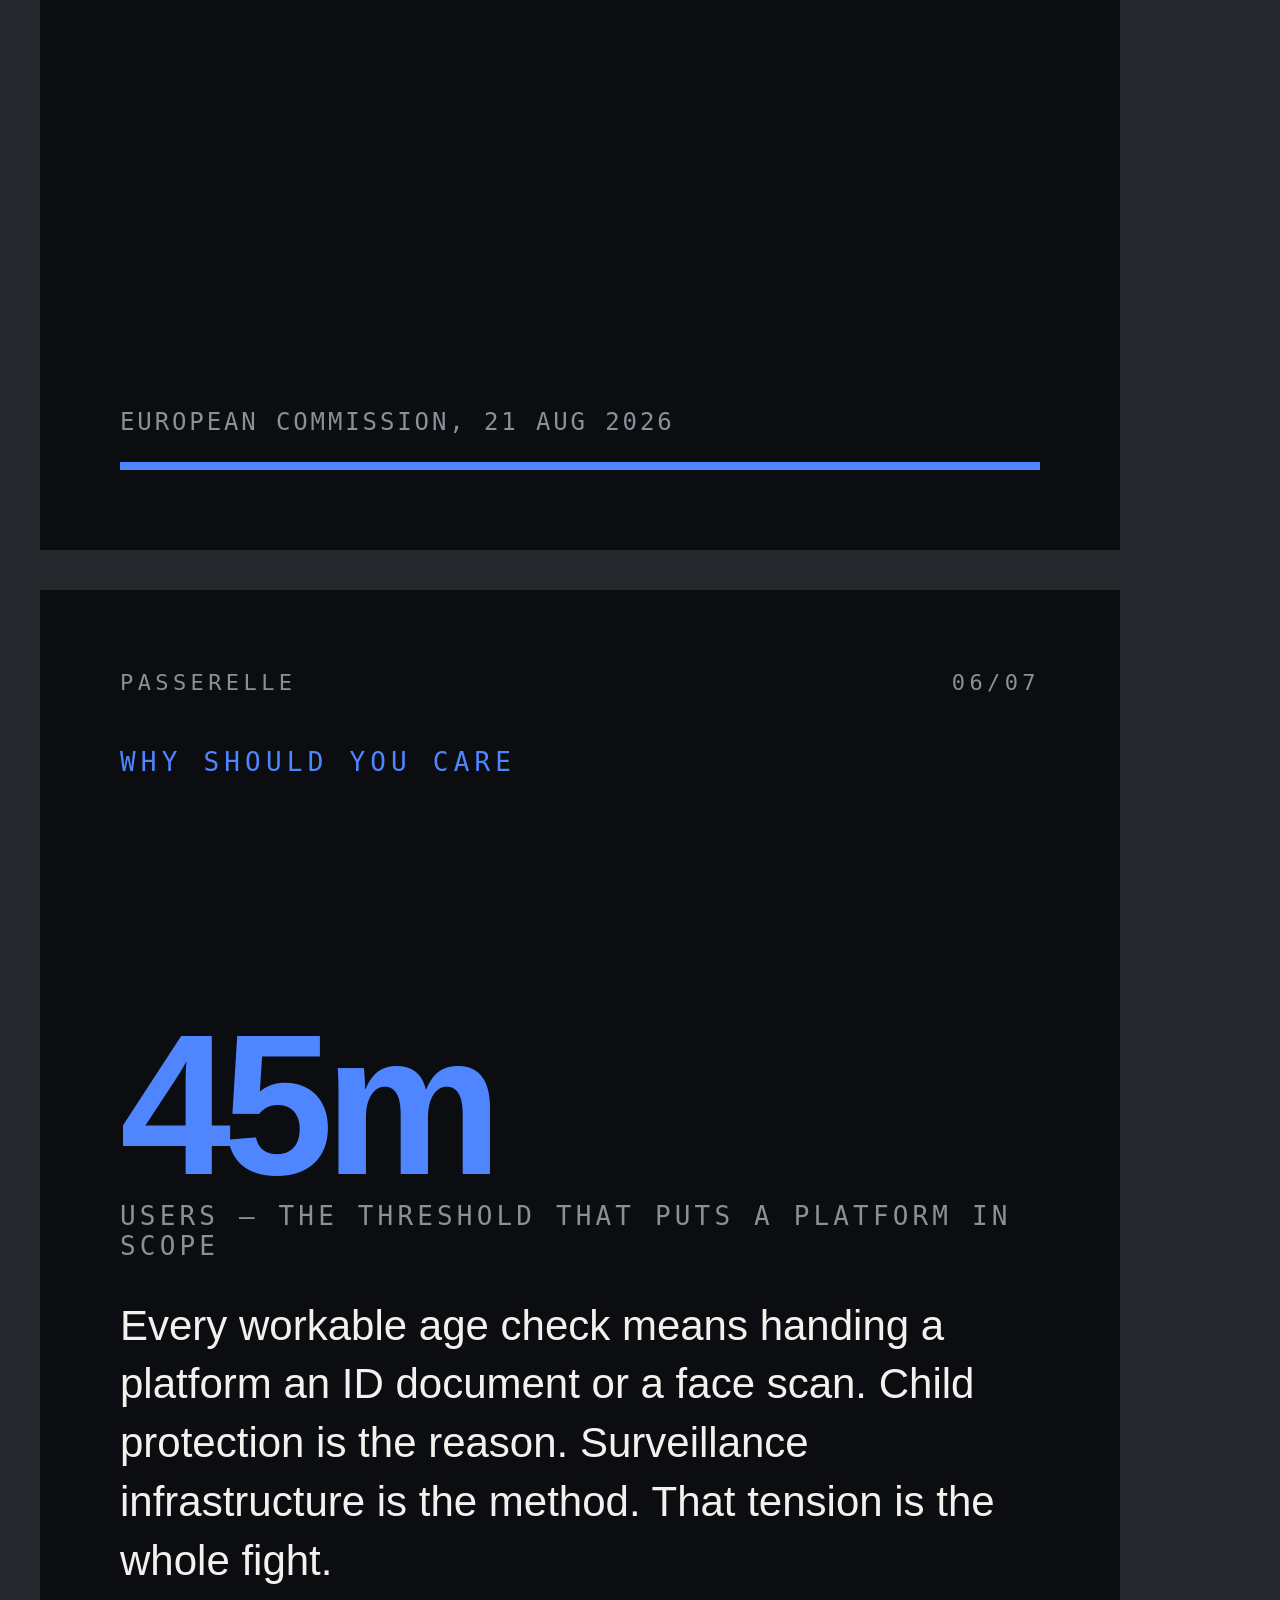
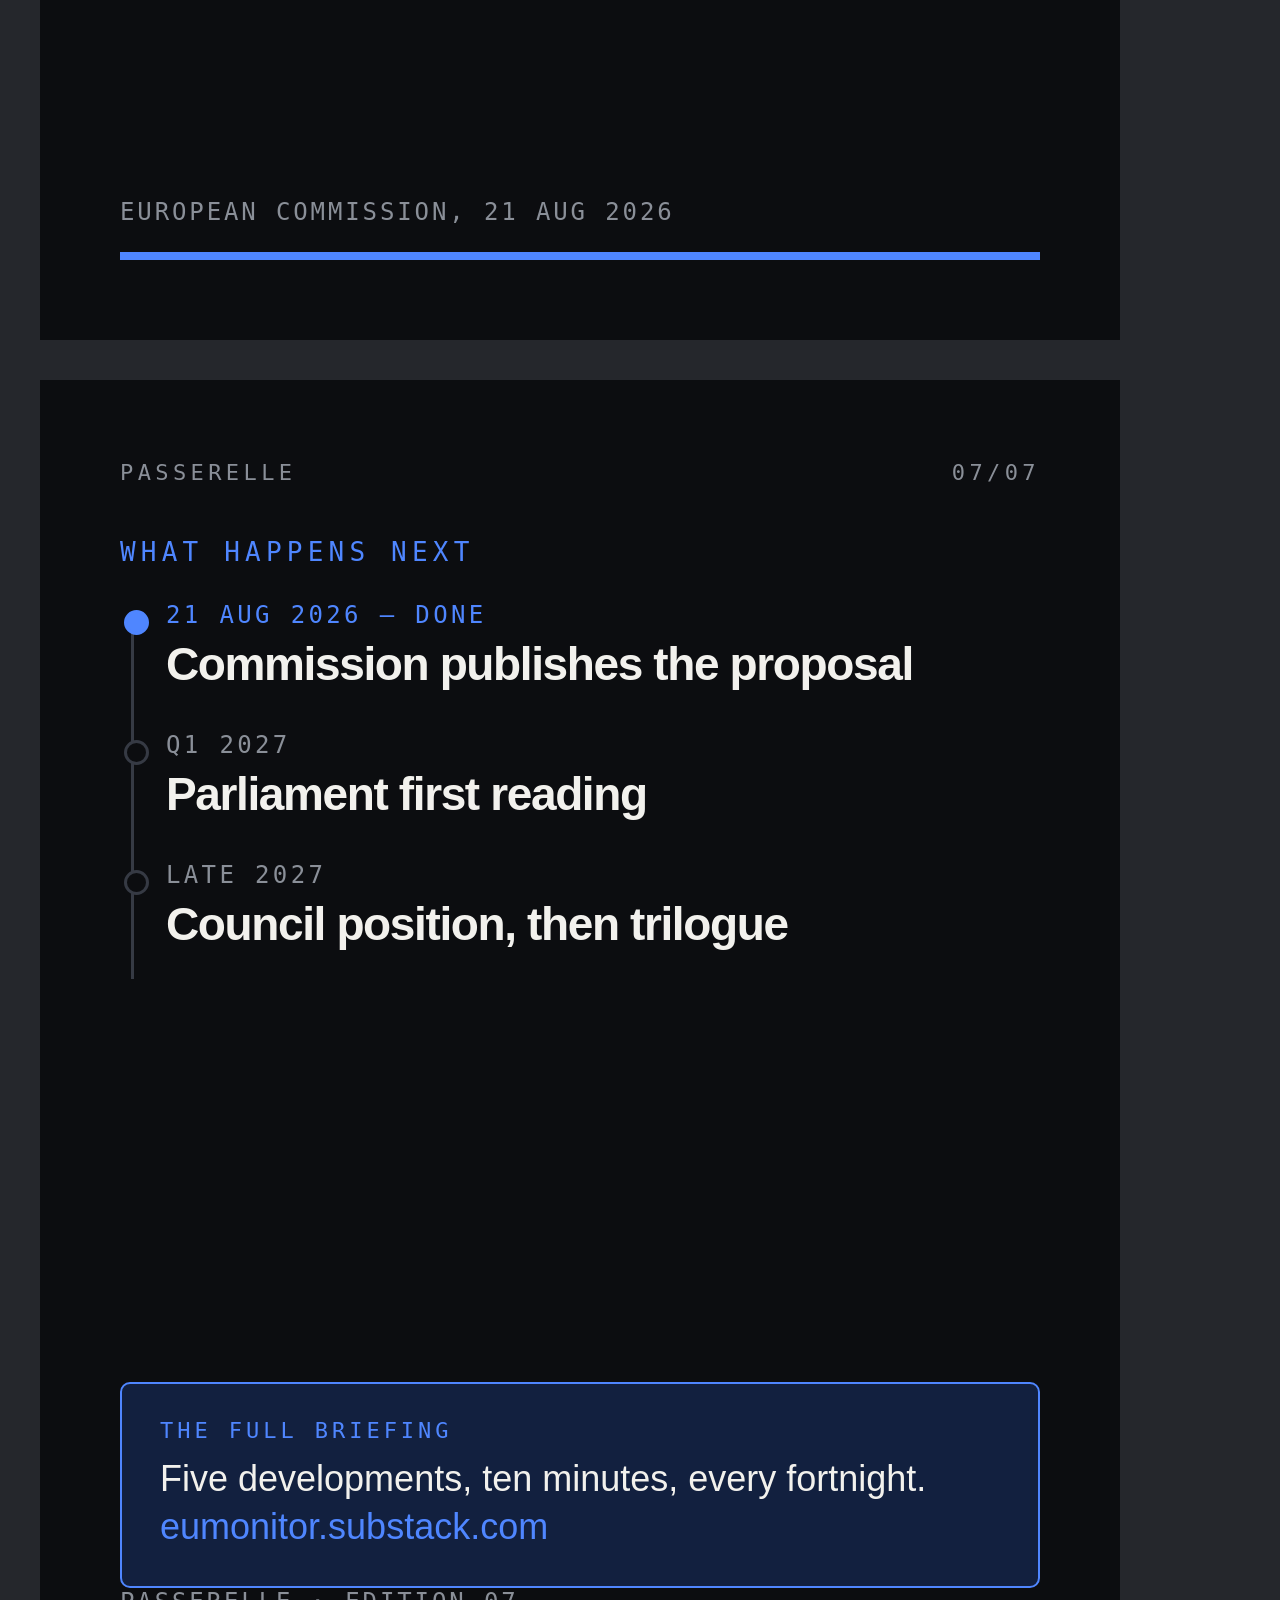
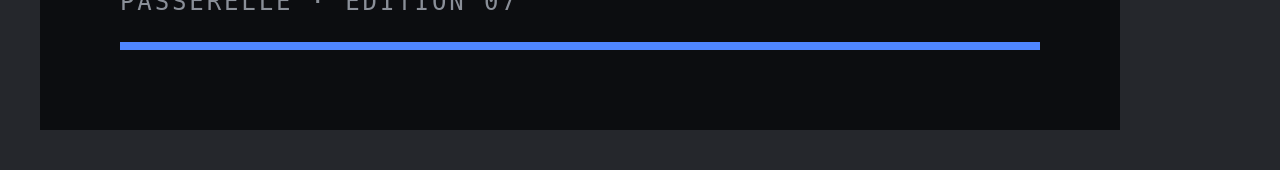
==== commit 55289e16: "brand: Passerelle wordmark on the carousel template" ====
--- a/brand/templates/carousel.html
+++ b/brand/templates/carousel.html
@@ -1,8 +1,8 @@
 <!doctype html>
 <meta charset="utf-8">
-<title>EU Monitor — carousel builder</title>
+<title>Passerelle — carousel builder</title>
 <!--
-  EU MONITOR — Instagram carousel builder
+  PASSERELLE — Instagram carousel builder
   ═══════════════════════════════════════════════════════════════════════
   Edit the SLIDES array below, open this file in a browser, and screenshot
   each slide — or run `node export.js` in this folder to write PNGs at
@@ -64,7 +64,7 @@
              ["Late 2027", "Council position, then trilogue", false]],
     cta: "Five developments, ten minutes, every fortnight.",
     ctaLink: "eumonitor.substack.com",
-    source: "EU Monitor · edition " + EDITION },
+    source: "Passerelle · edition " + EDITION },
 ];
 </script>
 
@@ -122,7 +122,7 @@
 window.addEventListener("DOMContentLoaded", () => {
   const esc = s => String(s).replace(/[&<>]/g, c => ({ "&":"&amp;","<":"&lt;",">":"&gt;" }[c]));
   const chrome = (i, s) => `
-    <div><div class="hdr"><span>EU Monitor</span><span>${String(i+1).padStart(2,"0")}/${String(SLIDES.length).padStart(2,"0")}</span></div>
+    <div><div class="hdr"><span>Passerelle</span><span>${String(i+1).padStart(2,"0")}/${String(SLIDES.length).padStart(2,"0")}</span></div>
     ${s.label ? `<div class="kicker">${esc(s.label)}</div>` : ""}</div>`;
   const foot = s => `<div><div class="src">${esc(s.source || "")}</div><div class="bar"></div></div>`;
 
